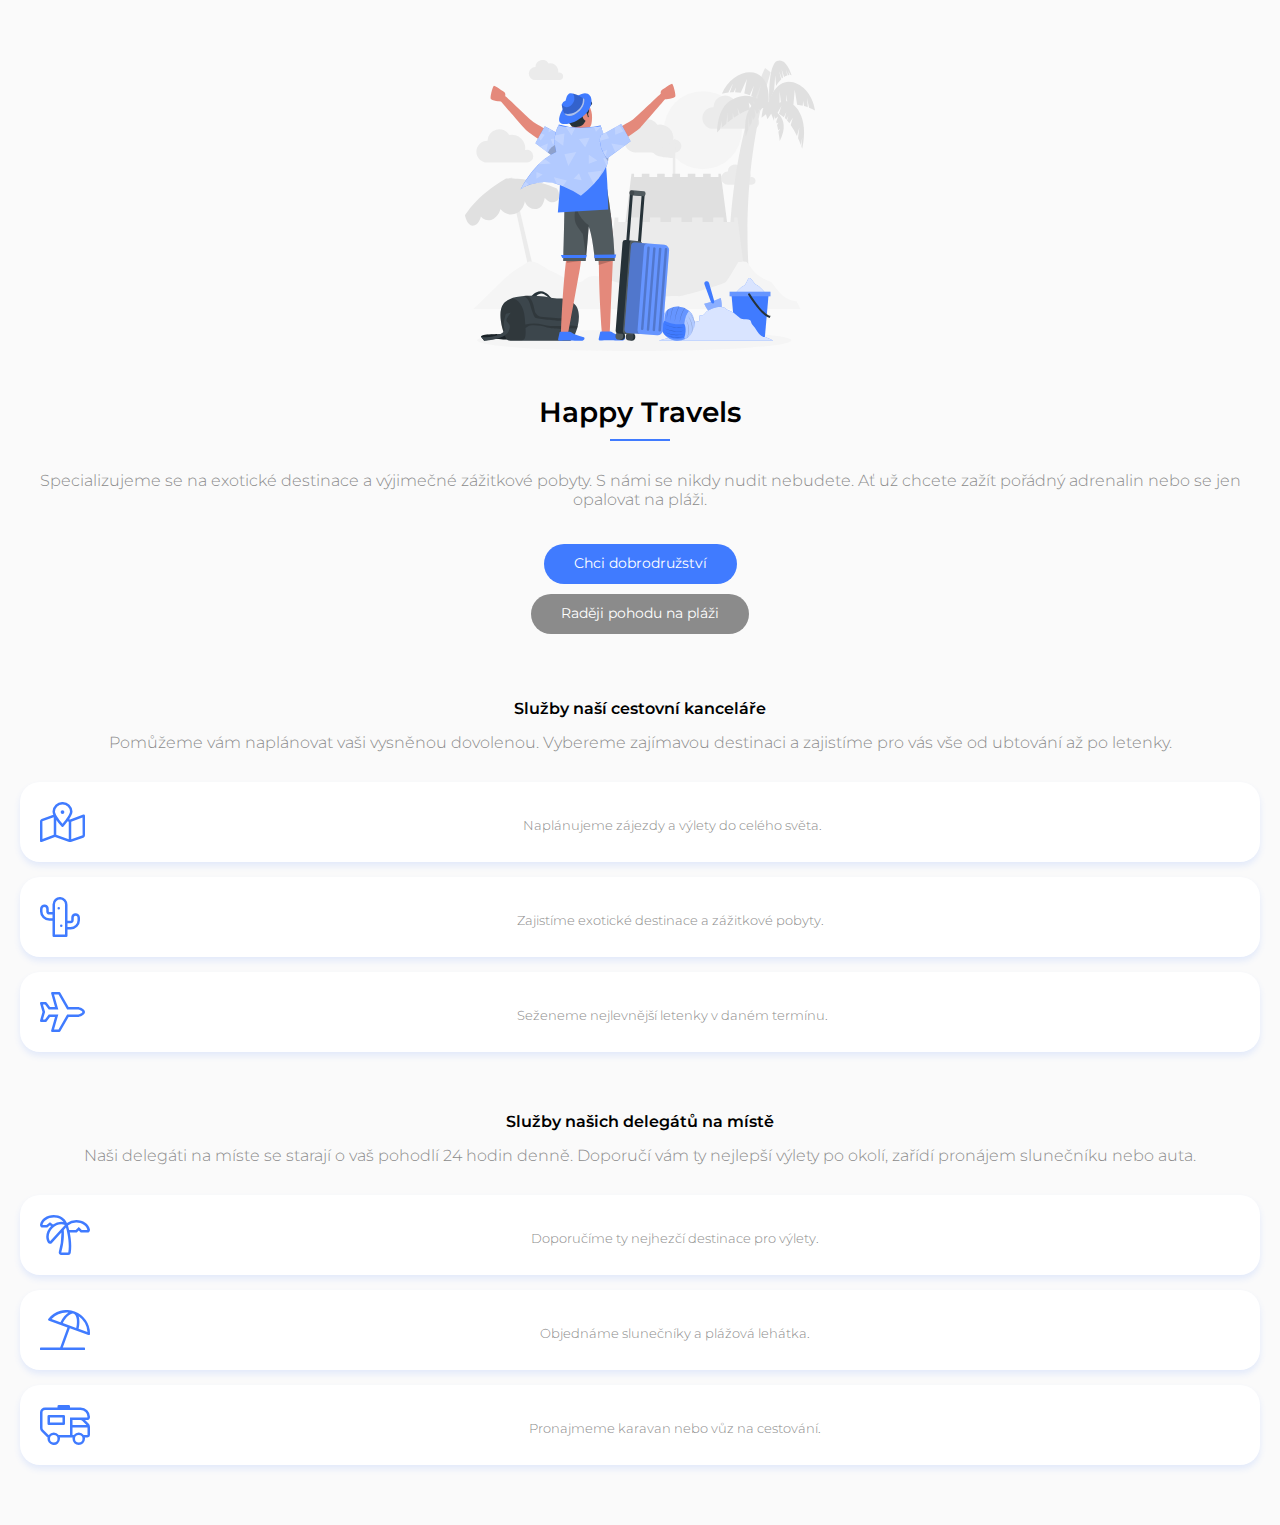
==== index.html @ 2d799b0b "mobile_first" ====
<!DOCTYPE html>
<html lang="cs">
<head>
    <meta charset="UTF-8">
    <meta name="viewport" content="width=device-width, initial-scale=1.0">
    <link rel="stylesheet" href="style.css">
    <link rel="preconnect" href="https://fonts.googleapis.com">
    <link rel="preconnect" href="https://fonts.gstatic.com" crossorigin>
    <link href="https://fonts.googleapis.com/css2?family=Montserrat:ital,wght@0,100..900;1,100..900&family=Playpen+Sans:wght@100..800&display=swap" rel="stylesheet">
    <title>HappyTravels</title>
</head>
<body>

<div class="kontejner1">
    <img class="traveler" src="images/happy-traveler.svg" alt="Happy Traveler">
    <h1>Happy Travels</h1>
    <div class="line"></div>
    <p>Specializujeme se na exotické destinace a výjimečné zážitkové pobyty. S námi se nikdy nudit nebudete. Ať už chcete zažít pořádný adrenalin nebo se jen opalovat na pláži.</p>
    <div class="buttons">
        <div class="button blue">Chci dobrodružství</div>
        <div class="button grey">Raději pohodu na pláži</div>
    </div>
</div>

<!-- Sekce1 -->
<div class="kontejner2">
    <h2>Služby naší cestovní kanceláře</h2>
    <p>Pomůžeme vám naplánovat vaši vysněnou dovolenou. Vybereme zajímavou destinaci a zajistíme pro vás vše od ubtování až po letenky.</p>

    <div class="boxy1">
        <div class="box map">
            <img src="images/map-icon.svg" alt="mapa">
            <p>Naplánujeme zájezdy a výlety do celého světa.</p>
        </div>
        <div class="box cactus">
            <img src="images/cactus-icon.svg" alt="kaktus">
            <p>Zajistíme exotické destinace a zážitkové pobyty.</p>
        </div>
        <div class="box plane">
            <img src="images/plane-icon.svg" alt="letadlo">
            <p>Seženeme nejlevnější letenky v daném termínu.</p>
        </div>
    </div>
</div>

<!-- Sekce2 -->
<div class="kontejner3">
    <h2>Služby našich delegátů na místě</h2>
    <p>Naši delegáti na míste se starají o vaš pohodlí 24 hodin denně. Doporučí vám ty nejlepší výlety po okolí, zařídí pronájem slunečníku nebo auta.</p>

    <div class="boxy2">
        <div class="box palm">
            <img src="images/palm-icon.svg" alt="palma">
            <p>Doporučíme ty nejhezčí destinace pro výlety.</p>
        </div>
        <div class="box umbrella">
            <img src="images/umbrella-icon.svg" alt="slunečník">
            <p>Objednáme slunečníky a plážová lehátka.</p>
        </div>
        <div class="box van">
            <img src="images/rv-icon.svg" alt="karavan">
            <p>Pronajmeme karavan nebo vůz na cestování.</p>
        </div>
        </div>
</div>

</body>
</html>
---- style.css ----
html { box-sizing: border-box; }
*, :after, :before { box-sizing: inherit; }

body {
    font-family: "Montserrat", sans-serif;
    font-optical-sizing: auto;
    margin: auto 20px;
    box-sizing: border-box;
    text-align: center;
    background-color: #FAFAFA;
}

/* images */
.traveler {
    margin-top: 60px;
    width: 290px;
    width: auto;
    margin: 60px auto 40px auto;
}

/* paragraph styles */
h1 {
    font-weight: 600;
    font-size: 28px;
    margin: 0;
}

h2 {
    font-weight: 600;
    font-size: 16px; 
    margin-top: 60px;
}

p {
    color: #8B8B8B;
    font-weight: 300;
    margin: 15px auto 30px auto;
}

.line {
    width: 60px;
    height: 2px;
    background-color: #407BFF;
    margin: 10px auto 30px auto;
}

/* flexboxy */
.box {
    background-color: white;
    display: flex;
    box-shadow: 0 4px 6px #407BFF1F; 
    margin: 0 auto 15px auto;
    padding: 20px;
    justify-content: center;
    font-size: 13px;
    border-radius: 20px;
    height: 80px;
}

.box img {
    padding-right: 20px;
}

/* buttons*/
.buttons {
    display: flex;
    flex-direction: column;
    justify-content: center;
    align-items: center;
    margin-top: 30px;
}

.button {
    font-size: 14px;
    color: white;
    background-color: #407BFF;
    padding: 10px 30px;
    margin: 5px;
    border-radius: 20px;
    width:fit-content;
    box-sizing: border-box;
    height: 40px;
}

.grey {
    background-color: #8B8B8B;

}

.van {
    margin-bottom: 60px;
}
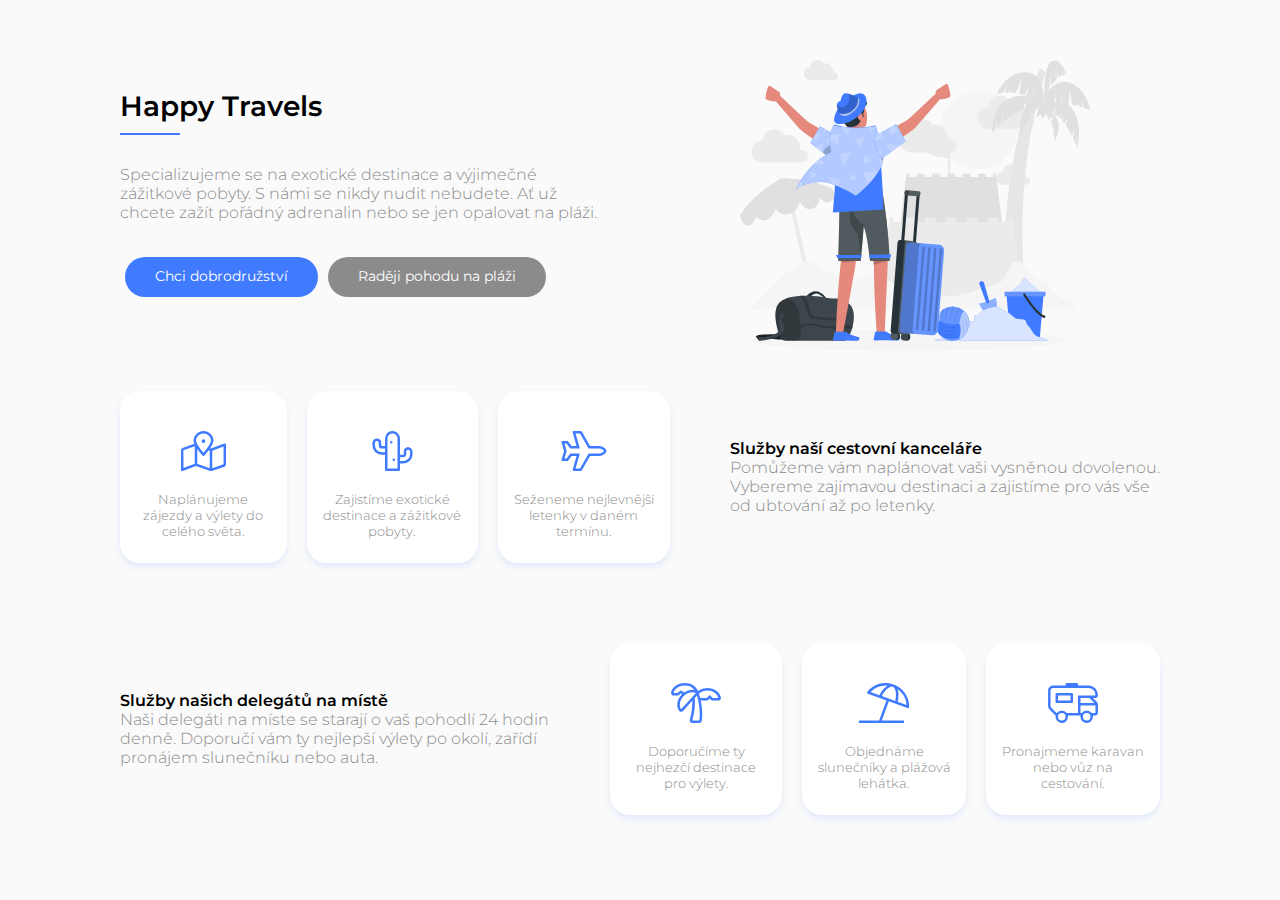
==== commit 2b2cb9bf: "pred_kontrolou" ====
--- a/index.html
+++ b/index.html
@@ -11,23 +11,31 @@
 </head>
 <body>
 
-<div class="kontejner1">
-    <img class="traveler" src="images/happy-traveler.svg" alt="Happy Traveler">
-    <h1>Happy Travels</h1>
-    <div class="line"></div>
-    <p>Specializujeme se na exotické destinace a výjimečné zážitkové pobyty. S námi se nikdy nudit nebudete. Ať už chcete zažít pořádný adrenalin nebo se jen opalovat na pláži.</p>
-    <div class="buttons">
-        <div class="button blue">Chci dobrodružství</div>
-        <div class="button grey">Raději pohodu na pláži</div>
+<!-- Sekce uvod -->
+<div class="kontejner uvodni">
+    <div class="mainImg">
+        <img class="traveler" src="images/happy-traveler.svg" alt="Happy Traveler">
+    </div>
+
+    <div class="text box0">
+        <h1>Happy Travels</h1>
+        <div class="line"></div>
+        <p class="perex">Specializujeme se na exotické destinace a výjimečné zážitkové pobyty. S námi se nikdy nudit nebudete. Ať už chcete zažít pořádný adrenalin nebo se jen opalovat na pláži.</p>
+        <div class="buttons">
+            <div class="button blue">Chci dobrodružství</div>
+            <div class="button grey">Raději pohodu na pláži</div>
+        </div>
     </div>
 </div>
 
 <!-- Sekce1 -->
-<div class="kontejner2">
+<div class="kontejner kancelar">
+    <div class="text box1">
     <h2>Služby naší cestovní kanceláře</h2>
-    <p>Pomůžeme vám naplánovat vaši vysněnou dovolenou. Vybereme zajímavou destinaci a zajistíme pro vás vše od ubtování až po letenky.</p>
+    <p class="perex">Pomůžeme vám naplánovat vaši vysněnou dovolenou. Vybereme zajímavou destinaci a zajistíme pro vás vše od ubtování až po letenky.</p>
+    </div>
 
-    <div class="boxy1">
+    <div class="boxy prvni">
         <div class="box map">
             <img src="images/map-icon.svg" alt="mapa">
             <p>Naplánujeme zájezdy a výlety do celého světa.</p>
@@ -44,11 +52,13 @@
 </div>
 
 <!-- Sekce2 -->
-<div class="kontejner3">
-    <h2>Služby našich delegátů na místě</h2>
-    <p>Naši delegáti na míste se starají o vaš pohodlí 24 hodin denně. Doporučí vám ty nejlepší výlety po okolí, zařídí pronájem slunečníku nebo auta.</p>
+<div class="kontejner delegati">
+    <div class="text box2">
+        <h2>Služby našich delegátů na místě</h2>
+        <p class="perex">Naši delegáti na míste se starají o vaš pohodlí 24 hodin denně. Doporučí vám ty nejlepší výlety po okolí, zařídí pronájem slunečníku nebo auta.</p>
+    </div>
 
-    <div class="boxy2">
+    <div class="boxy druhe">
         <div class="box palm">
             <img src="images/palm-icon.svg" alt="palma">
             <p>Doporučíme ty nejhezčí destinace pro výlety.</p>
--- a/style.css
+++ b/style.css
@@ -8,11 +8,11 @@
     box-sizing: border-box;
     text-align: center;
     background-color: #FAFAFA;
+    max-width: 1040px;
 }
 
 /* images */
 .traveler {
-    margin-top: 60px;
     width: 290px;
     width: auto;
     margin: 60px auto 40px auto;
@@ -89,4 +89,117 @@
 
 .van {
     margin-bottom: 60px;
+}
+
+@media screen and (min-width: 640px) {
+    .buttons {
+        flex-direction: row;
+    }
+    .boxy {
+        display: flex;
+        justify-content: space-between;
+        gap: 20px;
+    }
+    .box {
+        flex-direction: column;
+        flex: 1 1 auto;
+        min-height: 172px;
+        padding: 40px 15px 20px 15px;
+        justify-content: flex-start;
+        margin-top: 40px;
+    }
+    .box img {
+        height: 40px;
+    }
+    .box p {
+        margin: 0;
+        padding-top: 20px;
+    }
+    h2 {
+        margin: 80px auto 17px auto;
+    }
+    .perex {
+        margin: 0;
+    }
+}
+
+@media screen and (min-width: 1100px) {
+    .kontejner {
+        display: flex;
+        text-align: left;
+        align-items: center;
+    }
+    .kancelar {
+        display: flex;
+        flex-direction: row-reverse;
+        align-items: center;
+        justify-content: center;
+    }
+    .delegati {
+        display: flex;
+        flex-direction: row;
+        align-items: center;
+        margin-top: 80px;
+    }
+    .boxy {
+        flex-basis: 550px;
+        padding: 0;
+        text-align: center;
+    }
+    .box1 {
+        margin-left: 60px;
+    }
+    .box2 {
+        margin-right: 60px;
+    }
+    .text {
+        flex-basis: 430px;
+        align-items: center;
+    }
+    body {
+        max-width: 1040px;
+        margin: 0 auto;
+    }
+    .uvodni {
+        display: flex;
+        flex-direction: row-reverse;
+        align-items: center;
+        justify-content: space-between;
+        gap: 60px;
+    }
+    .box0 {
+        flex-grow: 1;
+        max-width: 490px;
+    }
+    .line {
+        width: 60px;
+        height: 2px;
+        background-color: #407BFF;
+        margin: 10px 0 30px 0;
+    }
+    .text.box0 {
+        display: flex;
+        flex-direction: column;
+        align-items: flex-start; 
+    }
+    .traveler {
+        max-width: 425px;
+        height: auto;
+        margin-top: 60px;
+    }
+    .box {
+        margin: 0;
+    }
+    .mainImg {
+        display: flex;
+        flex: 1 1 auto;
+        flex-direction: column;
+        align-items: center;
+    }
+    .box img {
+        padding: 0;
+    }
+    h2 {
+        margin: 0;
+    }
 }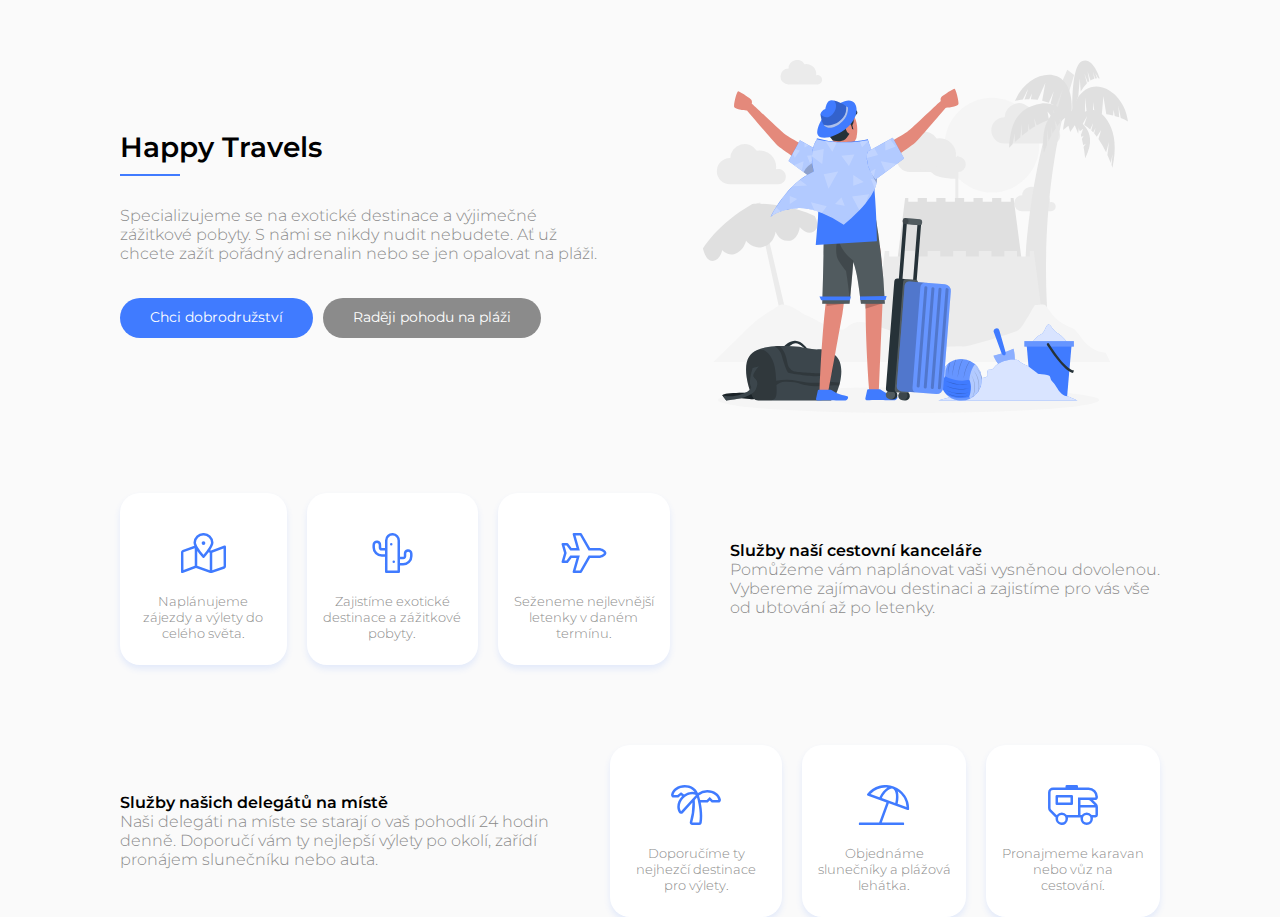
==== commit 68e6622e: "snad_hotov" ====
--- a/index.html
+++ b/index.html
@@ -14,7 +14,7 @@
 <!-- Sekce uvod -->
 <div class="kontejner uvodni">
     <div class="mainImg">
-        <img class="traveler" src="images/happy-traveler.svg" alt="Happy Traveler">
+        <img class="traveler" src="images/happy-traveler.svg" alt="Happy Traveler" id="traveler">
     </div>
 
     <div class="text box0">
--- a/style.css
+++ b/style.css
@@ -4,17 +4,19 @@
 body {
     font-family: "Montserrat", sans-serif;
     font-optical-sizing: auto;
-    margin: auto 20px;
     box-sizing: border-box;
     text-align: center;
     background-color: #FAFAFA;
     max-width: 1040px;
+    margin: 0 auto;
+}
+.kontejner {
+    margin: 0 20px;
 }
 
 /* images */
 .traveler {
-    width: 290px;
-    width: auto;
+    max-width: 350px;
     margin: 60px auto 40px auto;
 }
 
@@ -84,21 +86,19 @@
 
 .grey {
     background-color: #8B8B8B;
-
 }
 
 .van {
     margin-bottom: 60px;
 }
 
+
 @media screen and (min-width: 640px) {
+    body {
+        margin: 0;
+    }
     .buttons {
         flex-direction: row;
-    }
-    .boxy {
-        display: flex;
-        justify-content: space-between;
-        gap: 20px;
     }
     .box {
         flex-direction: column;
@@ -121,6 +121,29 @@
     .perex {
         margin: 0;
     }
+    .boxy {
+        display: flex;
+        justify-content: space-between;
+        gap: 20px;
+    }
+    .text {
+        margin: 0 100px 0 100px;
+    }
+
+    .mainImg {
+        display: flex;
+        flex-direction: row;
+        margin-top: 60px;
+        justify-content: center;
+        align-items: center;
+    }
+    .traveler {
+        max-width: 400px;
+        margin: 0;
+        flex-basis: 100%;
+        flex-grow: 1;
+        padding-bottom: 30px;
+    }
 }
 
 @media screen and (min-width: 1100px) {
@@ -128,6 +151,7 @@
         display: flex;
         text-align: left;
         align-items: center;
+        margin: 0;
     }
     .kancelar {
         display: flex;
@@ -140,21 +164,23 @@
         flex-direction: row;
         align-items: center;
         margin-top: 80px;
+    }
+    .text {
+        flex-basis: 430px;
+        align-items: center;
+        margin: 0;
     }
     .boxy {
         flex-basis: 550px;
         padding: 0;
         text-align: center;
+        margin: 0;
     }
     .box1 {
         margin-left: 60px;
     }
     .box2 {
         margin-right: 60px;
-    }
-    .text {
-        flex-basis: 430px;
-        align-items: center;
     }
     body {
         max-width: 1040px;
@@ -163,13 +189,16 @@
     .uvodni {
         display: flex;
         flex-direction: row-reverse;
-        align-items: center;
-        justify-content: space-between;
         gap: 60px;
+        margin-bottom: 80px;
+        margin-top: 60px;
     }
     .box0 {
         flex-grow: 1;
         max-width: 490px;
+        display: flex;
+        flex-direction: column;
+        align-items: flex-start; 
     }
     .line {
         width: 60px;
@@ -177,24 +206,16 @@
         background-color: #407BFF;
         margin: 10px 0 30px 0;
     }
-    .text.box0 {
-        display: flex;
-        flex-direction: column;
-        align-items: flex-start; 
+    .box {
+        margin: 0;
+    }
+    .mainImg {
+        margin: 0;
+        flex-grow: 1;
     }
     .traveler {
         max-width: 425px;
-        height: auto;
-        margin-top: 60px;
-    }
-    .box {
-        margin: 0;
-    }
-    .mainImg {
-        display: flex;
-        flex: 1 1 auto;
-        flex-direction: column;
-        align-items: center;
+        padding: 0;
     }
     .box img {
         padding: 0;
@@ -202,4 +223,7 @@
     h2 {
         margin: 0;
     }
+    .blue {
+        margin-left: 0;
+    }
 }